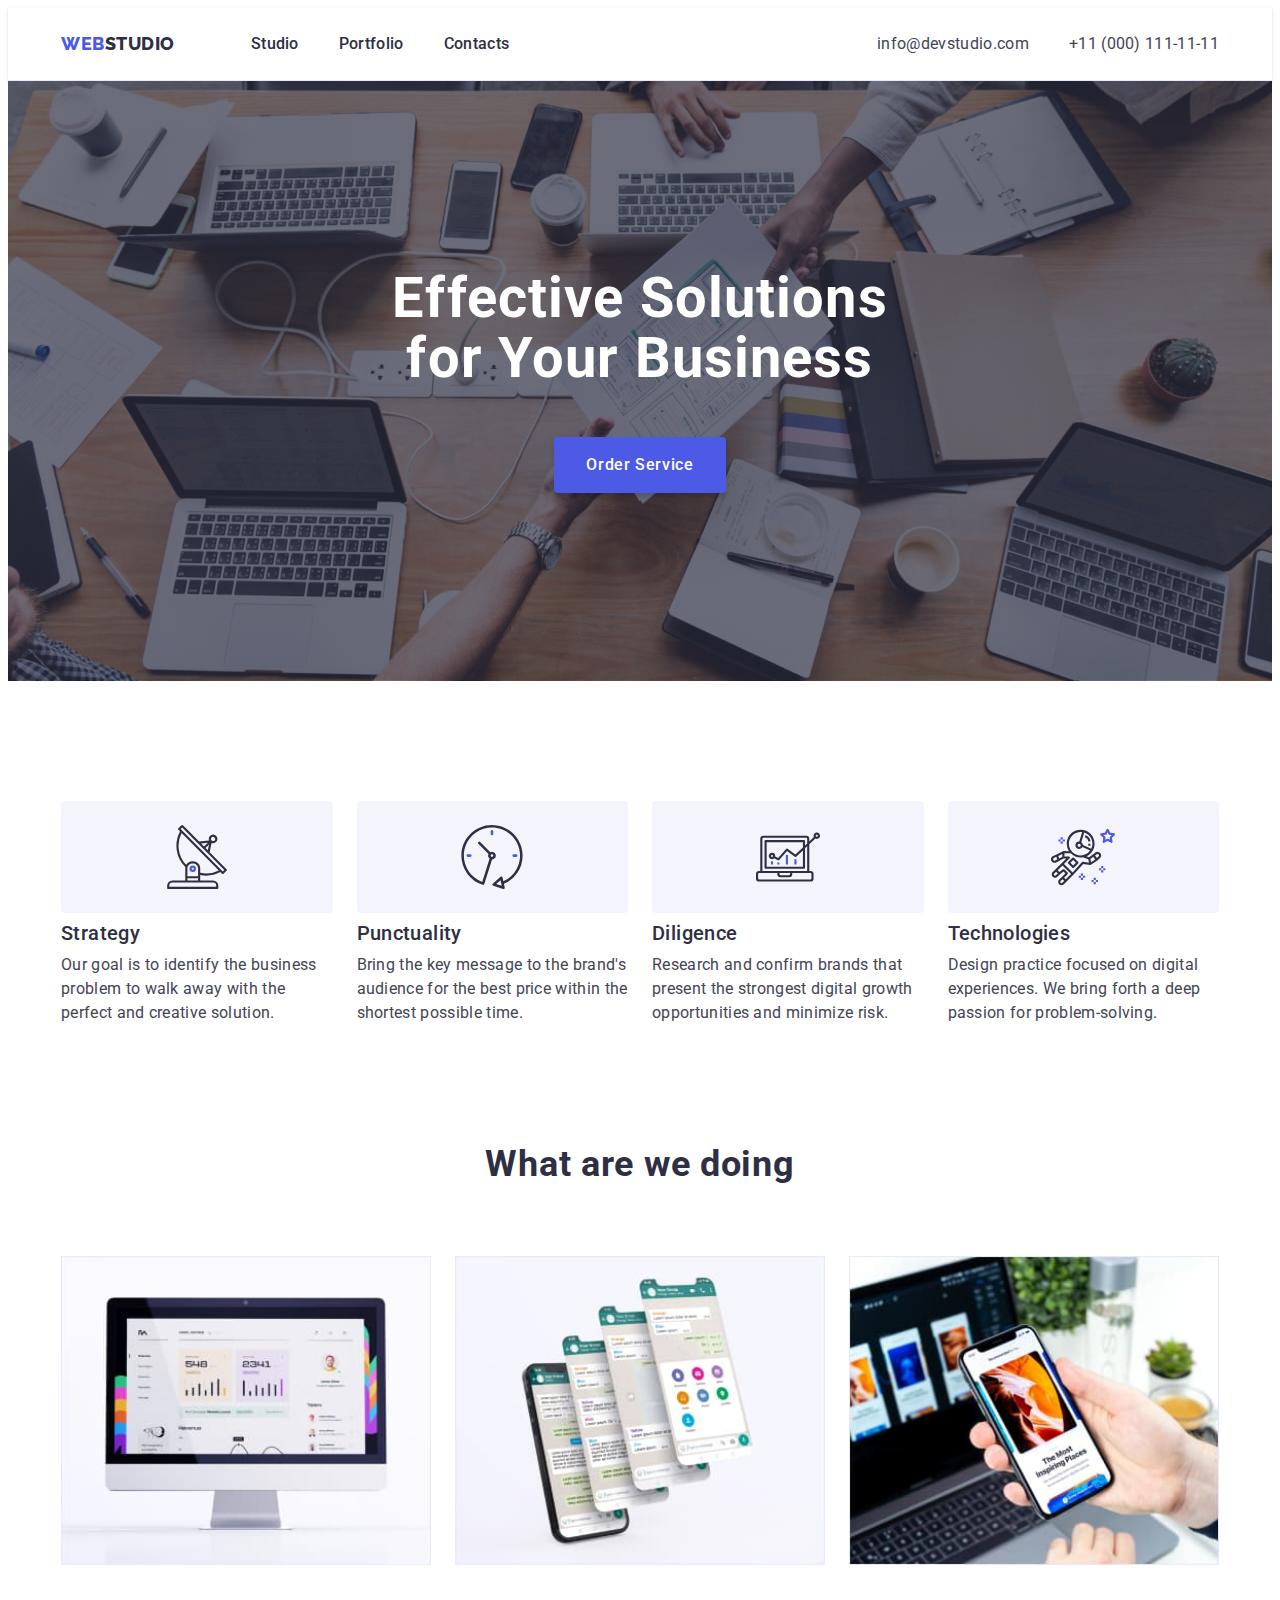
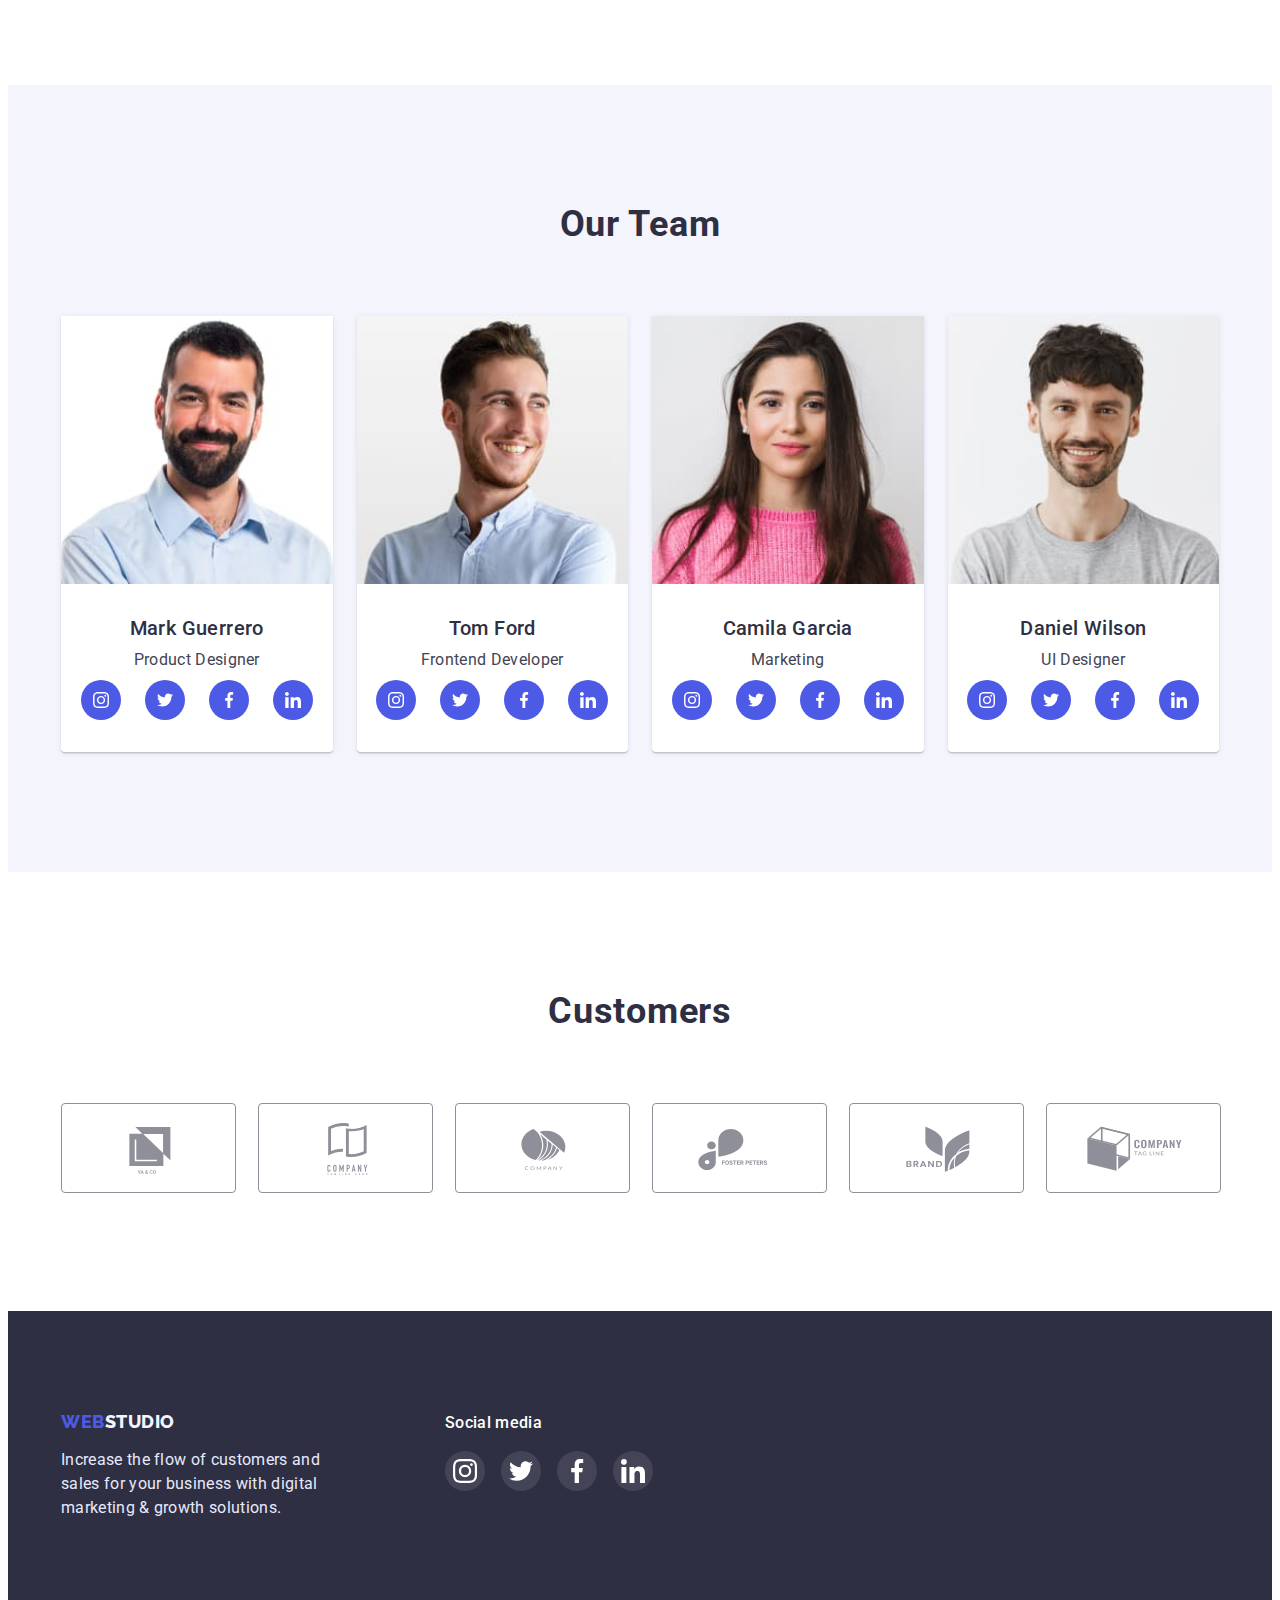
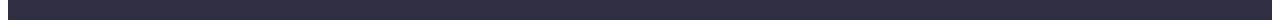
==== index.html @ 0fe069e7 "Initial commit" ====
<!DOCTYPE html>
<html lang="en">
  <head>
    <meta charset="UTF-8" />
    <meta http-equiv="X-UA-Compatible" content="IE=edge" />
    <meta name="viewport" content="width=device-width, initial-scale=1.0" />
    <title>WebStudio</title>
    <link rel="preconnect" href="https://fonts.googleapis.com" />
    <link rel="preconnect" href="https://fonts.gstatic.com" crossorigin />
    <link
      href="https://fonts.googleapis.com/css2?family=Raleway:wght@800&family=Roboto:wght@400;500;700&display=swap"
      rel="stylesheet"
    />
    <link
      rel="stylesheet"
      href="https://cdnjs.cloudflare.com/ajax/libs/modern-normalize/1.1.0/modern-normalize.min.css"
      integrity="sha512-wpPYUAdjBVSE4KJnH1VR1HeZfpl1ub8YT/NKx4PuQ5NmX2tKuGu6U/JRp5y+Y8XG2tV+wKQpNHVUX03MfMFn9Q=="
      crossorigin="anonymous"
      referrerpolicy="no-referrer"
    />
    <link rel="stylesheet" href="./css/styles.css" />
  </head>
  <body>
    <!-- header -->
    <header class="header">
      <div class="container df">
        <nav class="nav">
          <a href="./index.html" class="logo link"
            ><span class="logo-color">Web</span>Studio</a
          >
          <ul class="nav-list list">
            <li><a href="./index.html" class="nav-link link">Studio</a></li>
            <li>
              <a href="./portfolio.html" class="nav-link link">Portfolio</a>
            </li>
            <li><a href="" class="nav-link link">Contacts</a></li>
          </ul>
        </nav>
        <address style="font-style: normal">
          <ul class="list adrs">
            <li>
              <a href="mailto:info@devstudio.com" class="contact link"
                >info@devstudio.com</a
              >
            </li>
            <li>
              <a href="tel:+110001111111" class="contact link"
                >+11 (000) 111-11-11</a
              >
            </li>
          </ul>
        </address>
      </div>
    </header>
    <main>
      <!-- hero -->
      <section class="hero">
        <h1 class="main-title">Effective Solutions for Your Business</h1>
        <button type="button" class="btn">Order Service</button>
      </section>
      <!-- About Us -->
      <section class="section">
        <div class="container">
          <h2 class="visually-hidden">About us</h2>
          <ul class="list infous-list">
            <li class="infous-item">
              <div class="infous-icon-container">
              <svg class="infous-icon" width="64" height="64">
                <use href="./images/icon.svg#icon-antenna-1"></use>
              </svg>
              </div>
              <h3 class="subtitle">Strategy</h3>
              <p class="text">
                Our goal is to identify the business problem to walk away with
                the perfect and creative solution.
              </p>
            </li>
            <li class="infous-item">
              <div class="infous-icon-container">
              <svg class="infous-icon" width="64" height="64">
                <use href="./images/icon.svg#icon-clock-1"></use>
              </svg>
              </div>
              <h3 class="subtitle">Punctuality</h3>
              <p class="text">
                Bring the key message to the brand's audience for the best price
                within the shortest possible time.
              </p>
            </li>
            <li class="infous-item">
              <div class="infous-icon-container">
              <svg class="infous-icon" width="64" height="64">
                <use href="./images/icon.svg#icon-diagram-1"></use>
              </svg>
              </div>
              <h3 class="subtitle">Diligence</h3>
              <p class="text">
                Research and confirm brands that present the strongest digital
                growth opportunities and minimize risk.
              </p>
            </li>
            <li class="infous-item">
              <div class="infous-icon-container">
              <svg class="infous-icon" width="64" height="64">
                <use href="./images/icon.svg#icon-astronaut-1"></use>
              </svg>
              </div>
              <h3 class="subtitle">Technologies</h3>
              <p class="text">
                Design practice focused on digital experiences. We bring forth a
                deep passion for problem-solving.
              </p>
            </li>
          </ul>
        </div>
      </section>
      <!-- What are we doing -->
      <section class="activity">
        <div class="container">
          <h2 class="secondary-title">What are we doing</h2>
          <ul class="list dspf">
            <li class="activity-item">
              <img
                class="no-gap"
                src="./images/screen.jpg"
                alt="monitor with opened example of work"
                width="360"
              />
            </li>
            <li class="activity-item">
              <img
                class="no-gap"
                src="./images/telegram.jpg"
                alt="phone with telegram group"
                width="360"
              />
            </li>
            <li class="activity-item">
              <img
                class="no-gap"
                src="./images/phone.jpg"
                alt="phone with example of phone app"
                width="360"
              />
            </li>
          </ul>
        </div>
      </section>
      <!-- Team -->
      <section class="team section">
        <div class="container">
          <h2 class="secondary-title">Our Team</h2>
          <ul class="list dspf">
            <li class="team-item">
              <img
                class="no-gap"
                src="./images/mark.jpg"
                alt="Mark Guerrero"
                width="264"
              />
              <div class="team-dscr">
                <h3 class="team-subtitle">Mark Guerrero</h3>
                <p class="team-text">Product Designer</p>
                <ul class="team-soc-list list">
                  <li class="team-soc-item">
                    <a class="team-soc-link link" href=""
                      ><svg class="team-soc-icon" width="16" height="16">
                        <use
                          href="./images/icon.svg#icon-instagram-2"
                        ></use></svg
                    ></a>
                  </li>
                  <li class="team-soc-item link">
                    <a class="team-soc-link" href=""
                      ><svg class="team-soc-icon" width="16" height="16">
                        <use href="./images/icon.svg#icon-twitter-1"></use></svg
                    ></a>
                  </li>
                  <li class="team-soc-item link">
                    <a class="team-soc-link" href=""
                      ><svg class="team-soc-icon" width="16" height="16">
                        <use
                          href="./images/icon.svg#icon-facebook-1"
                        ></use></svg
                    ></a>
                  </li>
                  <li class="team-soc-item link">
                    <a class="team-soc-link" href=""
                      ><svg class="team-soc-icon" width="16" height="16">
                        <use
                          href="./images/icon.svg#icon-linkedin-1"
                        ></use></svg
                    ></a>
                  </li>
                </ul>
              </div>
            </li>
            <li class="team-item">
              <img
                class="no-gap"
                src="./images/tom.jpg"
                alt="Tom Ford"
                width="264"
              />
              <div class="team-dscr">
                <h3 class="team-subtitle">Tom Ford</h3>
                <p class="team-text">Frontend Developer</p>
                <ul class="team-soc-list list">
                  <li class="team-soc-item">
                    <a class="team-soc-link link" href=""
                      ><svg class="team-soc-icon" widhth="16" height="16">
                        <use
                          href="./images/icon.svg#icon-instagram-2"
                        ></use></svg
                    ></a>
                  </li>
                  <li class="team-soc-item link">
                    <a class="team-soc-link" href=""
                      ><svg class="team-soc-icon" widhth="16" height="16">
                        <use href="./images/icon.svg#icon-twitter-1"></use></svg
                    ></a>
                  </li>
                  <li class="team-soc-item link">
                    <a class="team-soc-link" href=""
                      ><svg class="team-soc-icon" widhth="16" height="16">
                        <use
                          href="./images/icon.svg#icon-facebook-1"
                        ></use></svg
                    ></a>
                  </li>
                  <li class="team-soc-item link">
                    <a class="team-soc-link" href=""
                      ><svg class="team-soc-icon" widhth="16" height="16">
                        <use
                          href="./images/icon.svg#icon-linkedin-1"
                        ></use></svg
                    ></a>
                  </li>
                </ul>
              </div>
            </li>
            <li class="team-item">
              <img
                class="no-gap"
                src="./images/camila.jpg"
                alt="Camila Garcia"
                width="264"
              />
              <div class="team-dscr">
                <h3 class="team-subtitle">Camila Garcia</h3>
                <p class="team-text">Marketing</p>
                <ul class="team-soc-list list">
                  <li class="team-soc-item">
                    <a class="team-soc-link link" href=""
                      ><svg class="team-soc-icon" widhth="16" height="16">
                        <use
                          href="./images/icon.svg#icon-instagram-2"
                        ></use></svg
                    ></a>
                  </li>
                  <li class="team-soc-item link">
                    <a class="team-soc-link" href=""
                      ><svg class="team-soc-icon" widhth="16" height="16">
                        <use href="./images/icon.svg#icon-twitter-1"></use></svg
                    ></a>
                  </li>
                  <li class="team-soc-item link">
                    <a class="team-soc-link" href=""
                      ><svg class="team-soc-icon" widhth="16" height="16">
                        <use
                          href="./images/icon.svg#icon-facebook-1"
                        ></use></svg
                    ></a>
                  </li>
                  <li class="team-soc-item link">
                    <a class="team-soc-link" href=""
                      ><svg class="team-soc-icon" widhth="16" height="16">
                        <use
                          href="./images/icon.svg#icon-linkedin-1"
                        ></use></svg
                    ></a>
                  </li>
                </ul>
              </div>
            </li>
            <li class="team-item">
              <img
                class="no-gap"
                src="./images/daniel.jpg"
                alt="Daniel Wilson"
                width="264"
              />
              <div class="team-dscr">
                <h3 class="team-subtitle">Daniel Wilson</h3>
                <p class="team-text">UI Designer</p>
                <ul class="team-soc-list list">
                  <li class="team-soc-item">
                    <a class="team-soc-link link" href=""
                      ><svg class="team-soc-icon" width="16" height="16">
                        <use
                          href="./images/icon.svg#icon-instagram-2"
                        ></use></svg
                    ></a>
                  </li>
                  <li class="team-soc-item link">
                    <a class="team-soc-link" href=""
                      ><svg class="team-soc-icon" width="16" height="16">
                        <use href="./images/icon.svg#icon-twitter-1"></use></svg
                    ></a>
                  </li>
                  <li class="team-soc-item link">
                    <a class="team-soc-link" href=""
                      ><svg class="team-soc-icon" width="16" height="16">
                        <use
                          href="./images/icon.svg#icon-facebook-1"
                        ></use></svg
                    ></a>
                  </li>
                  <li class="team-soc-item link">
                    <a class="team-soc-link" href=""
                      ><svg class="team-soc-icon" width="16" height="16">
                        <use
                          href="./images/icon.svg#icon-linkedin-1"
                        ></use></svg
                    ></a>
                  </li>
                </ul>
              </div>
            </li>
          </ul>
        </div>
      </section>
      <!-- Customers -->
      <section class="section">
        <div class="container">
          <h2 class="secondary-title">Customers</h2>
          <ul class="customers-list list">
            <li class="customers-item"><a class="customers-link link" href=""><svg class="customers-icon" width="104" height="56">
              <use href="./images/icon.svg#icon-f1"></use>
            </svg></a></li>
            <li class="customers-item"><a class="customers-link link" href=""><svg class="customers-icon" width="104" height="56">
              <use href="./images/icon.svg#icon-f2"></use>
            </svg></a></li>
            <li class="customers-item"><a class="customers-link link" href=""><svg class="customers-icon" width="104" height="56">
              <use href="./images/icon.svg#icon-f3"></use>
            </svg></a></li>
            <li class="customers-item"><a class="customers-link link" href=""><svg class="customers-icon" width="104" height="56">
              <use href="./images/icon.svg#icon-f4"></use>
            </svg></a></li>
            <li class="customers-item"><a class="customers-link link" href=""><svg class="customers-icon" width="104" height="56">
              <use href="./images/icon.svg#icon-f5"></use>
            </svg></a></li>
            <li class="customers-item"><a class="customers-link link" href=""><svg class="customers-icon" width="104" height="56">
              <use href="./images/icon.svg#icon-f6"></use>
            </svg></a></li>
          </ul>
        </div>
      </section>
    </main>
    <!-- Footer -->
    <footer class="footer">
      <div class="container footer-df">
        <div>
          <a href="./index.html" class="logof link"
            ><span class="logo-color">WEB</span>STUDIO</a
          >
          <p class="footer-text">
            Increase the flow of customers and sales for your business with
            digital marketing &#38; growth solutions.
          </p>
        </div>
        <div class="socials-footer">
          <p class="footer-title">Social media</p>
          <ul class="footer-soc-list list">
            <li class="footer-soc-item">
              <a class="footer-soc-link link" href=""
                ><svg class="footer-soc-icon" width="24" height="24">
                  <use href="./images/icon.svg#icon-instagram-2"></use></svg
              ></a>
            </li>
            <li class="footer-soc-item link">
              <a class="footer-soc-link" href=""
                ><svg class="footer-soc-icon" width="24" height="24">
                  <use href="./images/icon.svg#icon-twitter-1"></use></svg
              ></a>
            </li>
            <li class="footer-soc-item link">
              <a class="footer-soc-link" href=""
                ><svg class="footer-soc-icon" width="24" height="24">
                  <use href="./images/icon.svg#icon-facebook-1"></use></svg
              ></a>
            </li>
            <li class="footer-soc-item link">
              <a class="footer-soc-link" href=""
                ><svg class="footer-soc-icon" width="24" height="24">
                  <use href="./images/icon.svg#icon-linkedin-1"></use></svg
              ></a>
            </li>
          </ul>
        </div>
      </div>
    </footer>
  </body>
</html>
---- css/styles.css ----
:root {
  --main-color-title: #ffffff;
  --secondary-color-title: #2e2f42;
  --main-color-text: #434455;
  --secondary-color-text: #e7e9fc;
  --btn-color: #4d5ae5;
  --active-color: #404bbf;
  --secondary-bgc: #f4f4fd;
  --btn-bg: rgba(255, 255, 255, 0.1);
  --company-border: #8e8f99;
}

h1,
h2,
h3,
h4,
h5,
h6,
p {
  margin: 0;
}

ul {
  padding-left: 0;
  margin: 0;
}

body {
  font-family: 'Roboto', sans-serif;
  background-color: var(--main-color-title);
  color: var(--main-color-text);
}

.container {
  width: 100%;
  max-width: 1158px;
  padding-left: 15px;
  padding-right: 15px;
  margin: 0 auto;
}

.list {
  list-style-type: none;
}

.link {
  text-decoration: none;
  color: inherit;
}

.df {
  display: flex;
}

.dspf {
  display: flex;
  gap: 24px;
}
.no-gap {
  display: block;
  width: 100%;
  height: auto;
}
.visually-hidden {
  position: absolute;
  white-space: nowrap;
  width: 1px;
  height: 1px;
  overflow: hidden;
  border: 0;
  padding: 0;
  clip: rect(0 0 0 0);
  clip-path: inset(50%);
  margin: -1px;
}

.section {
  padding-top: 120px;
  padding-bottom: 120px;
}

/* --------------Header------------ */
.header {
  display: flex;
  border-bottom: 1px solid var(--secondary-color-text);
  box-shadow: 0px 2px 1px rgba(46, 47, 66, 0.08), 0px 1px 1px rgba(46, 47, 66, 0.16), 0px 1px 6px rgba(46, 47, 66, 0.08);
}
.nav {
  display: flex;
  margin-right: auto;
}

.nav-list {
  display: flex;
  gap: 40px;
}
.adrs {
  display: flex;
  gap: 40px;
}
.logo {
  padding-top: 24px;
  padding-bottom: 24px;
  margin-right: 76px;
  font-family: 'Raleway', sans-serif;
  font-weight: 800;
  font-size: 18px;
  line-height: 1.33;
  letter-spacing: 0.03em;
  text-transform: uppercase;
  color: var(--secondary-color-title);
}

.logo-color {
  color: var(--btn-color);
}

.nav-link {
  display: block;
  padding-top: 24px;
  padding-bottom: 24px;
  font-weight: 500;
  font-size: 16px;
  line-height: 1.5;
  letter-spacing: 0.02em;
  color: var(--secondary-color-title);
}

.nav-link:hover,
.nav-link:focus,
.nav-link.current {
  color: var(--active-color);
}

.contact {
  display: block;
  padding-top: 24px;
  padding-bottom: 24px;
  font-size: 16px;
  line-height: 1.5;
  letter-spacing: 0.02em;
  color: var(--main-color-text);
}

.contact:hover,
.contact:focus {
  color: var(--active-color);
}
/* --------------Hero------------ */
.hero {
  max-width: 1440px;
  margin-left: auto;
  margin-right: auto;
  background-color: var(--secondary-color-title);
  text-align: center;
  padding-top: 188px;
  padding-bottom: 188px;
  background-image: linear-gradient(
      rgba(46, 47, 66, 0.7),
      rgba(46, 47, 66, 0.7)
    ),
    url('../images/bg-image.jpg');
  background-repeat: no-repeat;
  background-position: center;
  background-size: cover;
}
.main-title {
  width: 500px;
  margin-right: auto;
  margin-left: auto;
  margin-bottom: 48px;
  font-size: 56px;
  line-height: 1.07;
  letter-spacing: 0.02em;
  color: var(--main-color-title);
}

.btn {
  padding: 16px 32px;
  font-family: inherit;
  cursor: pointer;
  font-weight: 500;
  font-size: 16px;
  line-height: 1.5;
  letter-spacing: 0.04em;
  color: var(--main-color-title);
  background: var(--btn-color);
  border: none;
  box-shadow: 0px 4px 4px rgba(0, 0, 0, 0.15);
  border-radius: 4px;
}
.btn:hover,
.btn:focus,
.btn.current {
  background-color: var(--active-color);
}

/* --------------About us------------ */
.subtitle {
  margin-bottom: 8px;
  font-weight: 500;
  font-size: 20px;
  line-height: 1.2;
  letter-spacing: 0.02em;
  color: var(--secondary-color-title);
}

.text {
  font-size: 16px;
  line-height: 1.5;
  letter-spacing: 0.02em;
}

.infous-list {
  display: flex;
  gap: 24px;
}

.infous-item {
  width: calc((100% - 72px) / 4);
}

.infous-icon-container {
  display: flex;
  height: 112px;
  justify-content: center;
  align-items: center;
  margin-bottom: 8px;
  background-color: var(--secondary-bgc);
  border-radius: 4px;
}
.infous-icon {
  fill: var(--secondary-color-title);
}

/* --------------What are we doing------------ */
.activity {
  padding-bottom: 120px;
}
.secondary-title {
  font-size: 36px;
  text-align: center;
  line-height: 1.1;
  letter-spacing: 0.02em;
  color: var(--secondary-color-title);
  margin-bottom: 72px;
}

.activity-item {
  width: calc((100% - 48px) / 3);
}
/* --------------Team------------ */
.team {
  background-color: var(--secondary-bgc);
}
.team-item {
  width: calc((100% - 72px) / 4);
  background-color: var(--main-color-title);
  border-radius: 0px 0px 4px 4px;
  box-shadow: 0px 1px 6px rgba(46, 47, 66, 0.08),
    0px 1px 1px rgba(46, 47, 66, 0.16), 0px 2px 1px rgba(46, 47, 66, 0.08);
}

.team-dscr {
  padding: 32px 16px;
}

.team-subtitle {
  margin-bottom: 8px;
  font-weight: 500;
  font-size: 20px;
  line-height: 1.2;
  letter-spacing: 0.02em;
  color: var(--secondary-color-title);
  text-align: center;
}
.team-text {
  text-align: center;
  font-size: 16px;
  line-height: 1.5;
  letter-spacing: 0.02em;
  margin-bottom: 8px;
}

.team-soc-list {
  display: flex;
  gap: 24px;
  justify-content: center;
}

.team-soc-item {
  width: 40px;
  height: 40px;
}
.team-soc-link {
  width: 100%;
  height: 100%;
  background-color: var(--btn-color);
  border-radius: 50%;
  display: flex;
  align-items: center;
  justify-content: center;
}
.team-soc-link:is(:hover, :focus) {
  background-color: var(--active-color);
}

.team-soc-icon {
  fill: var(--main-color-title);
}

/* --------------Customers------------ */
.customers-list {
  display: flex;
  justify-content: center;
  gap: 24px;
}
.customers-item {
  height: 88px;
  width: calc((100% - 120px) / 6);
}

.customers-link {
  display: flex;
  justify-content: center;
  align-items: center;
  width: 100%;
  height: 100%;
  border: 1px solid var(--company-border);
  border-radius: 4px;
  color: var(--company-border);
}

.customers-icon {
  fill: currentColor;
}

.customers-link:is(:hover, :focus) {
  border-color: var(--active-color);
  color: var(--active-color);
}

/* --------------Footer------------ */
.footer {
  background-color: var(--secondary-color-title);
  padding-top: 100px;
  padding-bottom: 100px;
}
.footer-df {
  display: flex;
  align-items: baseline;
}
.footer-text {
  width: 264px;
  font-size: 16px;
  line-height: 1.5;
  letter-spacing: 0.02em;
  color: var(--secondary-color-text);
}

.logof {
  display: inline-block;
  margin-bottom: 16px;
  font-family: 'Raleway', sans-serif;
  font-weight: 800;
  font-size: 18px;
  line-height: 1.17;
  letter-spacing: 0.03em;
  color: var(--secondary-bgc);
}
.footer-soc-list {
  display: flex;
  gap: 16px;
}

.footer-soc-item {
  width: 40px;
  height: 40px;
}
.footer-soc-link {
  width: 100%;
  height: 100%;
  background-color: var(--btn-bg);
  border-radius: 50%;
  display: flex;
  align-items: center;
  justify-content: center;
}

.footer-soc-link:is(:hover, :focus) {
  background-color: #31d0aa;
}

.footer-soc-icon {
  fill: var(--main-color-title);
}

.socials-footer {
  margin-left: 120px;
}

/* -------------- PORTFOLIO ------------ */
.header-border {
  border-bottom: 1px solid var(--secondary-color-text);
  box-shadow: 0px 2px 1px rgba(46, 47, 66, 0.08), 0px 1px 1px rgba(46, 47, 66, 0.16), 0px 1px 6px rgba(46, 47, 66, 0.08);
}
.gallery {
  padding-top: 96px;
  padding-bottom: 120px;
}

.gallery-card {
  padding: 32px 16px;
  border: 1px solid #f4f4fd;
  border-top: none;
}
.gallery-link {
  display: block;
}
.gallery-link:is(:hover, :focus) {
  box-shadow: 0px 1px 6px rgba(46, 47, 66, 0.08),
    0px 1px 1px rgba(46, 47, 66, 0.16), 0px 2px 1px rgba(46, 47, 66, 0.08);
}
.btns-list {
  justify-content: center;
  margin-bottom: 72px;
  display: flex;
  gap: 24px;
}
.gallery-list {
  display: flex;
  flex-wrap: wrap;
  row-gap: 48px;
  column-gap: 24px;
}
.gallery-item {
  width: calc((100% - 48px) / 3);
}
.btns {
  padding: 12px 24px;
  font-family: inherit;
  cursor: pointer;
  font-weight: 500;
  font-size: 16px;
  line-height: 1.5;
  letter-spacing: 0.04em;
  color: #4d5ae5;
  background-color: var(--secondary-bgc);
  border: 1px solid var(--secondary-color-text);
  border-radius: 4px;
}

.btns:hover,
.btns:focus,
.current {
  background-color: var(--active-color);
  color: var(--main-color-title);
  border: 1px solid transparent;
  box-shadow: 0px 3px 1px rgba(0, 0, 0, 0.1), 0px 2px 1px rgba(0, 0, 0, 0.08),
    0px 2px 2px rgba(0, 0, 0, 0.12);
}

.footer-title {
  font-weight: 500;
  font-size: 16px;
  line-height: 1.5;
  letter-spacing: 0.02em;
  color: var(--main-color-title);
  margin-bottom: 16px;
}
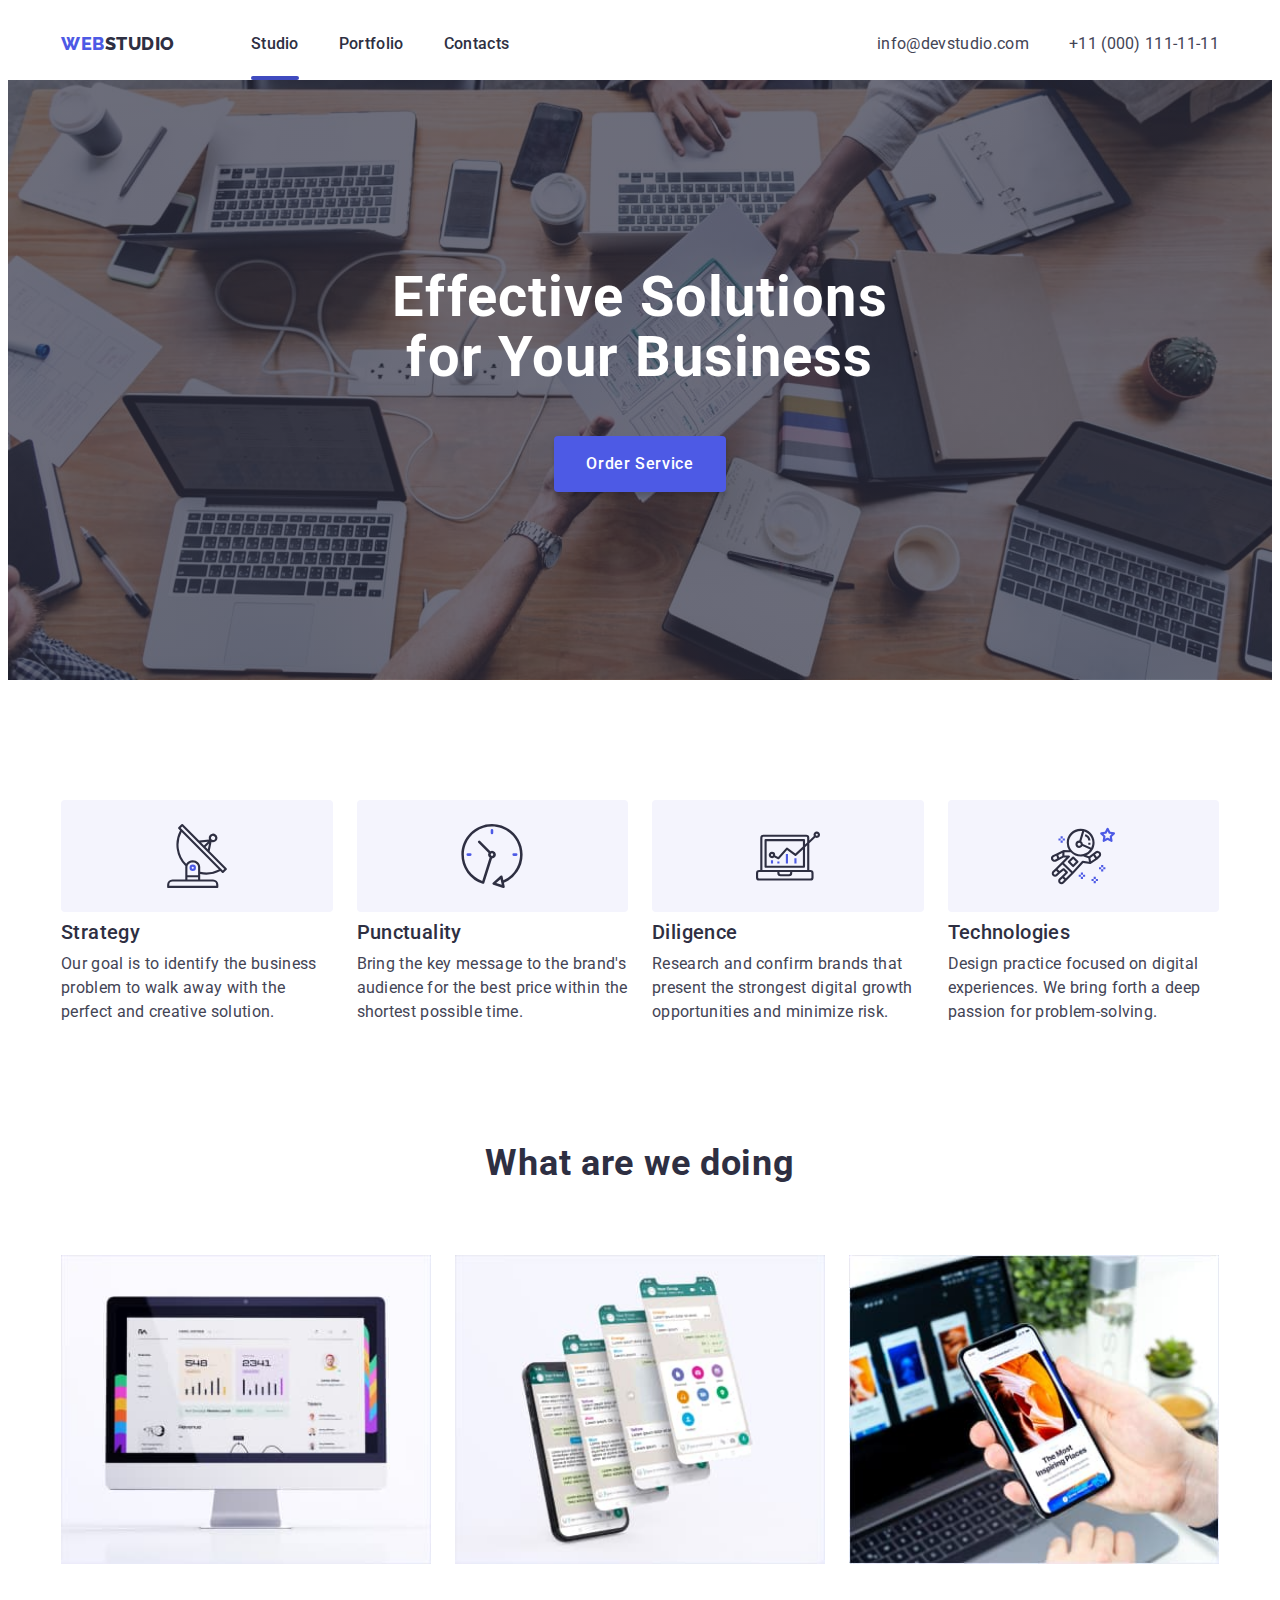
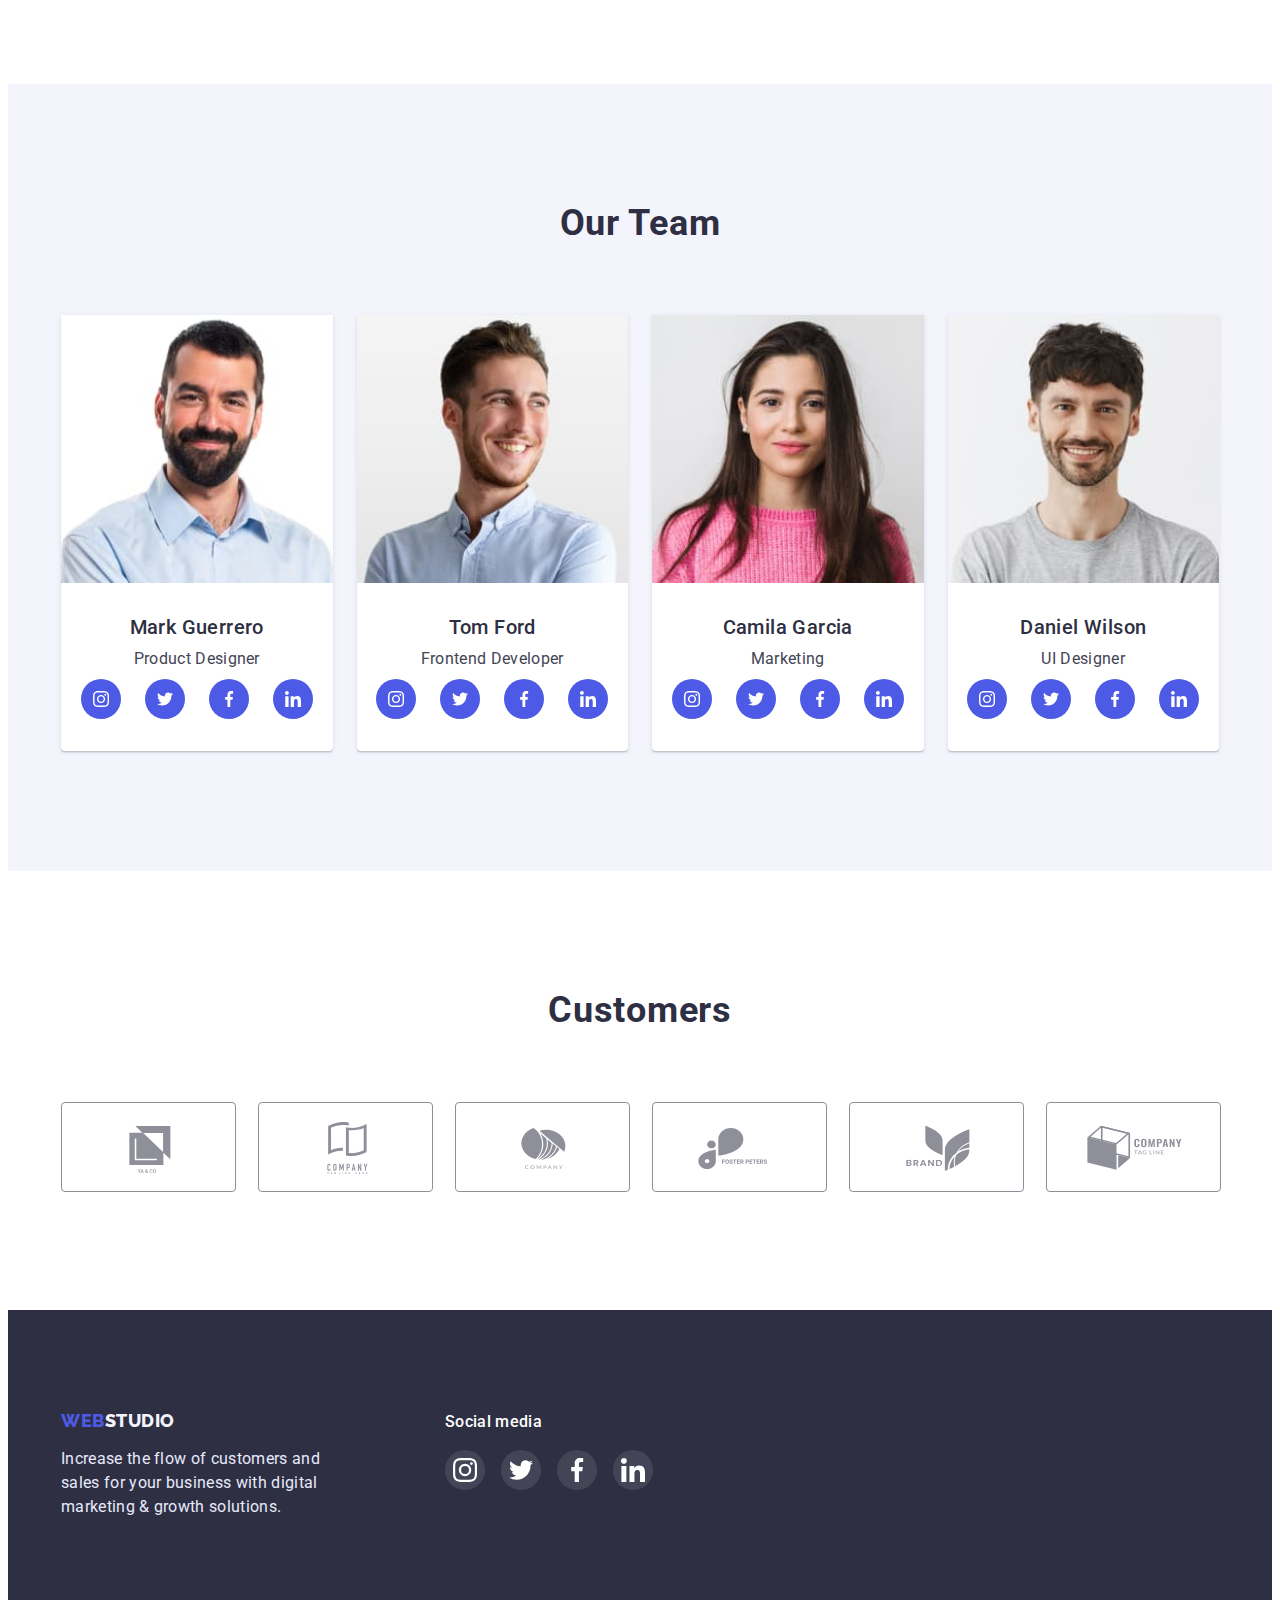
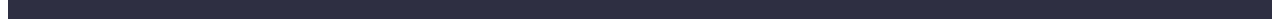
==== commit 806980c3: "update animations" ====
--- a/index.html
+++ b/index.html
@@ -29,7 +29,7 @@
             ><span class="logo-color">Web</span>Studio</a
           >
           <ul class="nav-list list">
-            <li><a href="./index.html" class="nav-link link">Studio</a></li>
+            <li><a href="./index.html" class="nav-link current-page link">Studio</a></li>
             <li>
               <a href="./portfolio.html" class="nav-link link">Portfolio</a>
             </li>
@@ -56,7 +56,7 @@
       <!-- hero -->
       <section class="hero">
         <h1 class="main-title">Effective Solutions for Your Business</h1>
-        <button type="button" class="btn">Order Service</button>
+        <button type="button" class="btn" data-modal-open>Order Service</button>
       </section>
       <!-- About Us -->
       <section class="section">
@@ -400,5 +400,15 @@
         </div>
       </div>
     </footer>
+    <div class="backdrop is-hidden" data-modal>
+      <div class="modal">
+        <button type="button" class="modal-close" data-modal-close>
+          <svg class="modal-close-icon" width="8" height="8">
+            <use href="./images/icon.svg#icon-close-black"></use>
+          </svg>
+        </button>
+      </div>
+    </div>
+    <script src="./js/modal.js"></script>
   </body>
 </html>
--- a/css/styles.css
+++ b/css/styles.css
@@ -8,6 +8,11 @@
   --secondary-bgc: #f4f4fd;
   --btn-bg: rgba(255, 255, 255, 0.1);
   --company-border: #8e8f99;
+  --transtn-color: color 250ms cubic-bezier(0.4, 0, 0.2, 1);
+  --transtn-bgc: background-color 250ms cubic-bezier(0.4, 0, 0.2, 1);
+  --transtn-bc: border-color 250ms cubic-bezier(0.4, 0, 0.2, 1);
+  --transtn-bs: box-shadow 250ms cubic-bezier(0.4, 0, 0.2, 1);
+  --transtn-b: border 250ms cubic-bezier(0.4, 0, 0.2, 1);
 }
 
 h1,
@@ -82,8 +87,6 @@
 /* --------------Header------------ */
 .header {
   display: flex;
-  border-bottom: 1px solid var(--secondary-color-text);
-  box-shadow: 0px 2px 1px rgba(46, 47, 66, 0.08), 0px 1px 1px rgba(46, 47, 66, 0.16), 0px 1px 6px rgba(46, 47, 66, 0.08);
 }
 .nav {
   display: flex;
@@ -117,6 +120,7 @@
 
 .nav-link {
   display: block;
+  position: relative;
   padding-top: 24px;
   padding-bottom: 24px;
   font-weight: 500;
@@ -124,6 +128,7 @@
   line-height: 1.5;
   letter-spacing: 0.02em;
   color: var(--secondary-color-title);
+  transition: var(--transtn-color);
 }
 
 .nav-link:hover,
@@ -132,6 +137,20 @@
   color: var(--active-color);
 }
 
+.current-page {
+  display: flex;
+}
+
+.current-page::after {
+  content: '';
+  width: 100%;
+  height: 4px;
+  position: absolute;
+  bottom: 0px;
+  background-color: var(--active-color);
+  border-radius: 2px;
+}
+
 .contact {
   display: block;
   padding-top: 24px;
@@ -140,6 +159,7 @@
   line-height: 1.5;
   letter-spacing: 0.02em;
   color: var(--main-color-text);
+  transition: var(--transtn-color);
 }
 
 .contact:hover,
@@ -188,6 +208,7 @@
   border: none;
   box-shadow: 0px 4px 4px rgba(0, 0, 0, 0.15);
   border-radius: 4px;
+  transition: var(--transtn-bgc);
 }
 .btn:hover,
 .btn:focus,
@@ -300,6 +321,7 @@
   display: flex;
   align-items: center;
   justify-content: center;
+  transition: var(--transtn-bgc);
 }
 .team-soc-link:is(:hover, :focus) {
   background-color: var(--active-color);
@@ -329,6 +351,7 @@
   border: 1px solid var(--company-border);
   border-radius: 4px;
   color: var(--company-border);
+  transition: var(--transtn-bc), var(--transtn-color);
 }
 
 .customers-icon {
@@ -385,6 +408,7 @@
   display: flex;
   align-items: center;
   justify-content: center;
+  transition: var(--transtn-bgc);
 }
 
 .footer-soc-link:is(:hover, :focus) {
@@ -402,7 +426,8 @@
 /* -------------- PORTFOLIO ------------ */
 .header-border {
   border-bottom: 1px solid var(--secondary-color-text);
-  box-shadow: 0px 2px 1px rgba(46, 47, 66, 0.08), 0px 1px 1px rgba(46, 47, 66, 0.16), 0px 1px 6px rgba(46, 47, 66, 0.08);
+  box-shadow: 0px 2px 1px rgba(46, 47, 66, 0.08),
+    0px 1px 1px rgba(46, 47, 66, 0.16), 0px 1px 6px rgba(46, 47, 66, 0.08);
 }
 .gallery {
   padding-top: 96px;
@@ -416,11 +441,36 @@
 }
 .gallery-link {
   display: block;
+  transition: var(--transtn-bs);
 }
 .gallery-link:is(:hover, :focus) {
   box-shadow: 0px 1px 6px rgba(46, 47, 66, 0.08),
     0px 1px 1px rgba(46, 47, 66, 0.16), 0px 2px 1px rgba(46, 47, 66, 0.08);
 }
+
+.gallery-link:is(:hover, :focus) .cover-text {
+  transform: translateY(0);
+}
+.cover-wrap {
+  position: relative;
+  overflow: hidden;
+}
+
+.cover-text {
+  height: 100%;
+  position: absolute;
+  top: 0;
+  padding: 40px 32px;
+  font-size: 16px;
+  line-height: 1.5;
+  letter-spacing: 0.02em;
+  color: var(--secondary-bgc);
+  background-color: var(--btn-color);
+  transform: translateY(100%);
+  transition: transform 250ms cubic-bezier(0.4, 0, 0.2, 1);
+  overflow: auto;
+}
+
 .btns-list {
   justify-content: center;
   margin-bottom: 72px;
@@ -448,6 +498,8 @@
   background-color: var(--secondary-bgc);
   border: 1px solid var(--secondary-color-text);
   border-radius: 4px;
+  transition: var(--transtn-bgc), var(--transtn-color), var(--transtn-b),
+    var(--transtn-bs);
 }
 
 .btns:hover,
@@ -468,3 +520,50 @@
   color: var(--main-color-title);
   margin-bottom: 16px;
 }
+
+/* --------------Backdrop------------ */
+.backdrop {
+  position: fixed;
+  top: 0;
+  width: 100%;
+  height: 100%;
+  background-color: rgba(46, 47, 66, 0.4);
+  transition: opacity 250ms cubic-bezier(0.4, 0, 0.2, 1),
+    visibility 250ms cubic-bezier(0.4, 0, 0.2, 1);
+}
+
+.modal {
+  position: absolute;
+  top: 50%;
+  left: 50%;
+  transform: translate(-50%, -50%) scale(1);
+  padding: 24px;
+  width: 408px;
+  min-height: 576px;
+  background-color: #fcfcfc;
+  border-radius: 4px;
+  transition: transform 250ms cubic-bezier(0.4, 0, 0.2, 1);
+}
+
+.backdrop.is-hidden .modal {
+  transform: translate(-50%, -50%) scale(0);
+}
+
+.modal-close {
+  display: flex;
+  align-items: center;
+  justify-content: center;
+  width: 24px;
+  height: 24px;
+  background-color: var(--secondary-color-text);
+  border: 1px solid rgba(0, 0, 0, 0.1);
+  border-radius: 50%;
+  margin-left: auto;
+  cursor: pointer;
+}
+
+.is-hidden {
+  opacity: 0;
+  visibility: hidden;
+  pointer-events: none;
+}
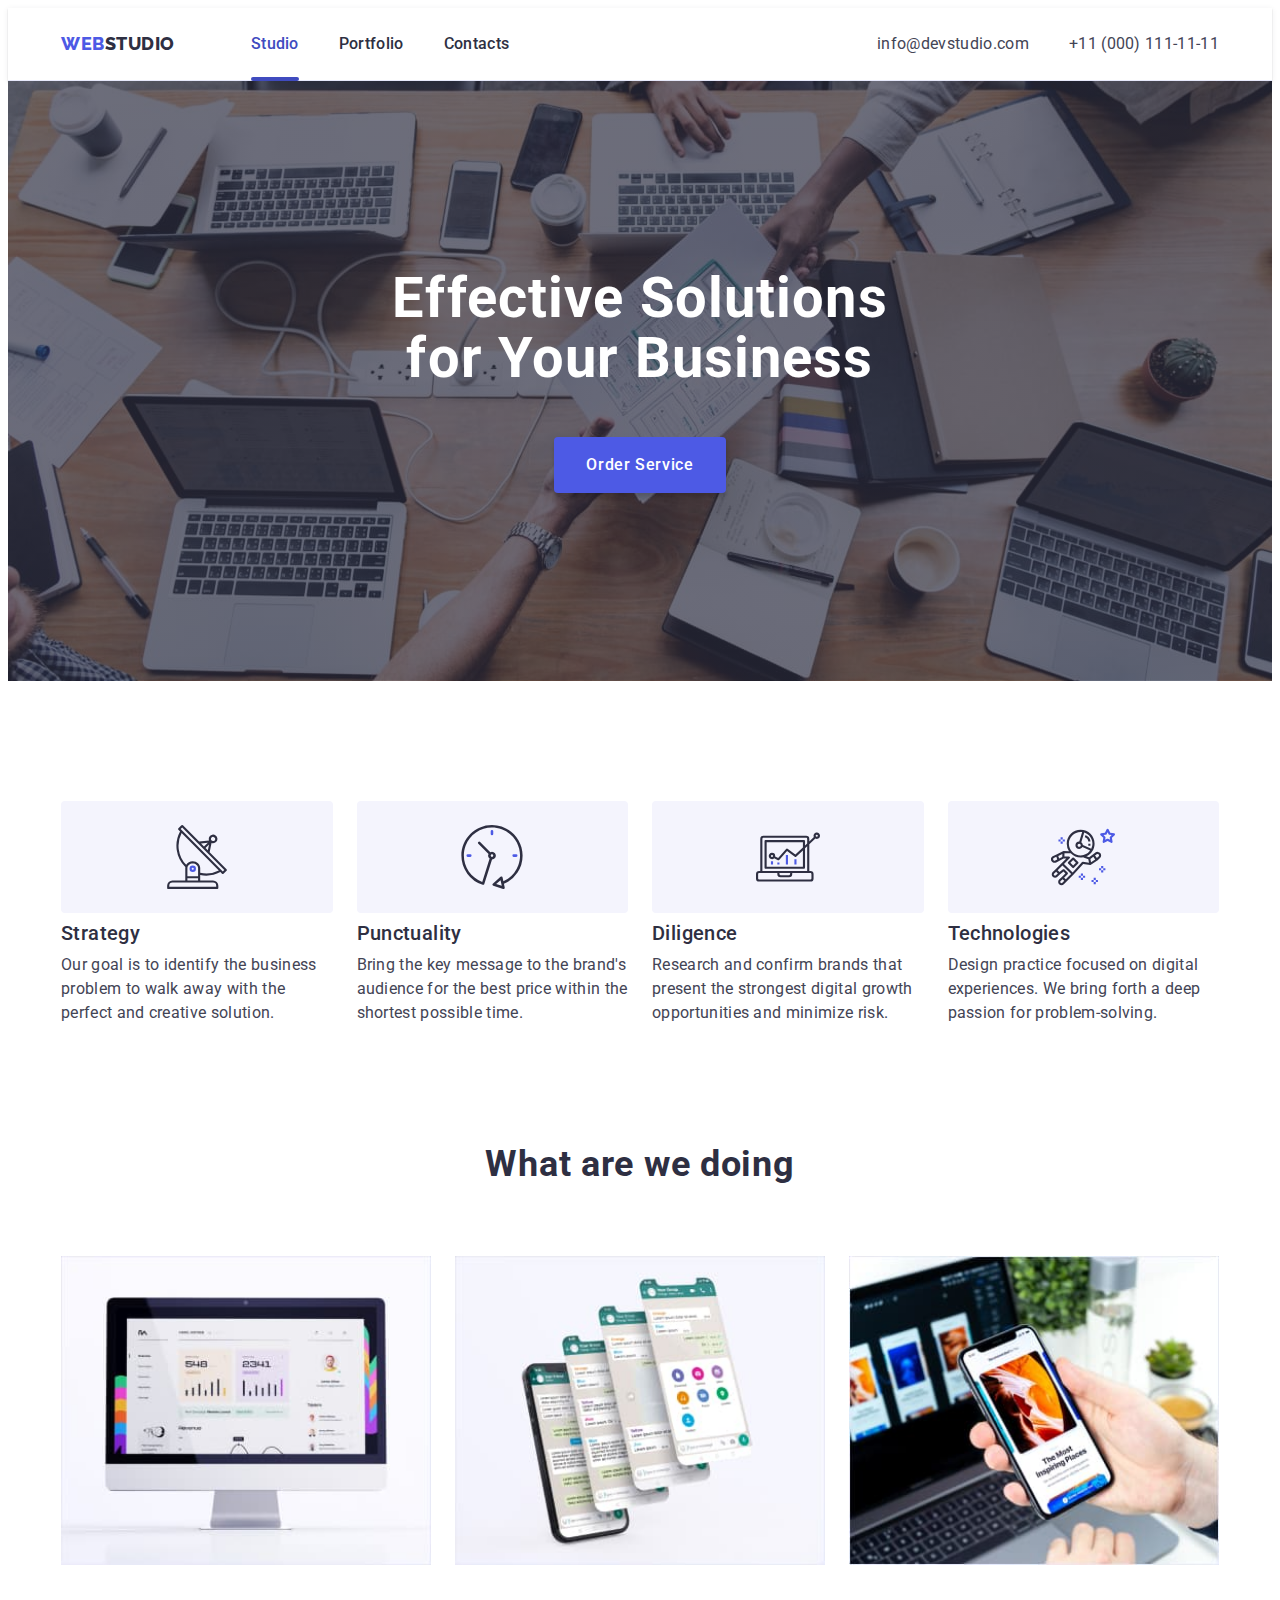
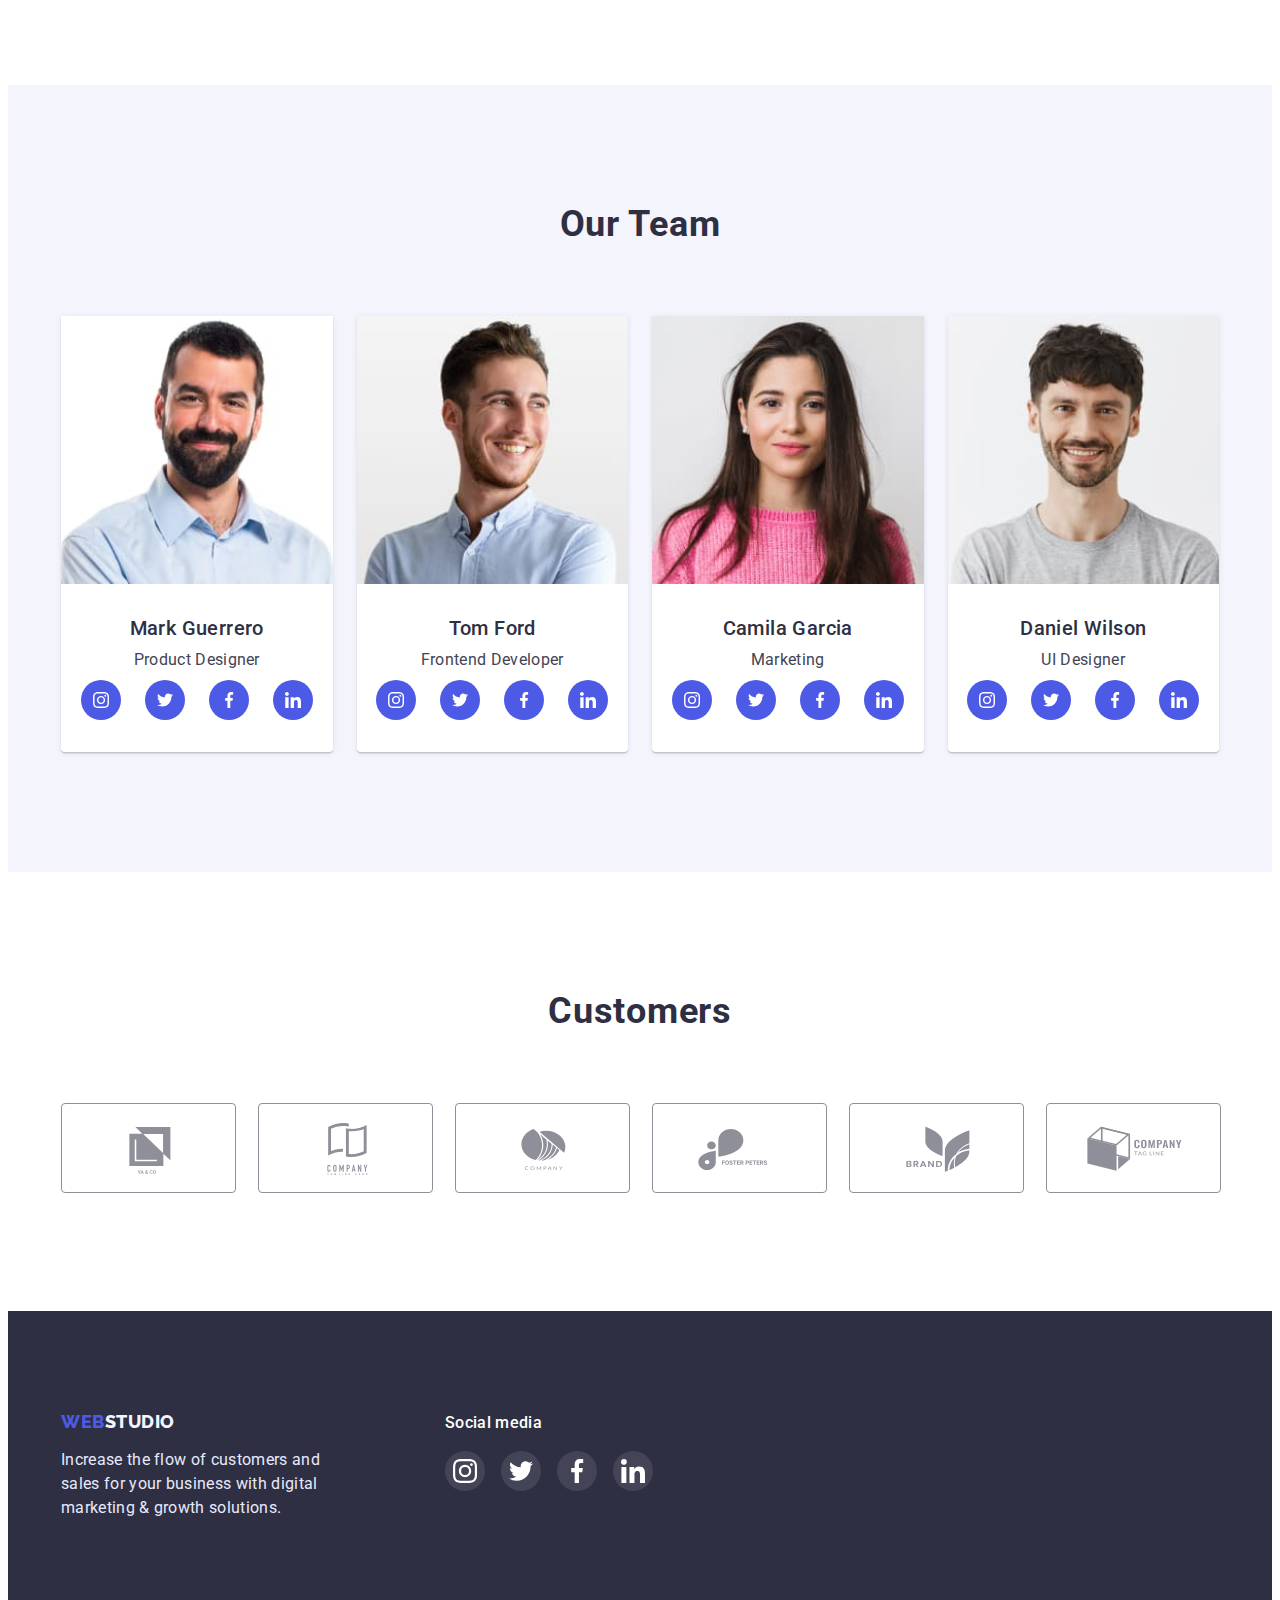
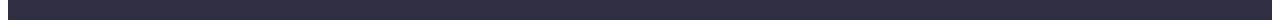
==== commit 36348bb7: "update css" ====
--- a/index.html
+++ b/index.html
@@ -22,7 +22,7 @@
   </head>
   <body>
     <!-- header -->
-    <header class="header">
+    <header class="header header-border">
       <div class="container df">
         <nav class="nav">
           <a href="./index.html" class="logo link"
--- a/css/styles.css
+++ b/css/styles.css
@@ -139,6 +139,7 @@
 
 .current-page {
   display: flex;
+  color: var(--active-color);
 }
 
 .current-page::after {
@@ -146,7 +147,7 @@
   width: 100%;
   height: 4px;
   position: absolute;
-  bottom: 0px;
+  bottom: -1px;
   background-color: var(--active-color);
   border-radius: 2px;
 }
@@ -542,6 +543,8 @@
   min-height: 576px;
   background-color: #fcfcfc;
   border-radius: 4px;
+  box-shadow: 0px 1px 1px rgba(0, 0, 0, 0.14), 0px 1px 3px rgba(0, 0, 0, 0.12),
+  0px 2px 1px rgba(0, 0, 0, 0.2);
   transition: transform 250ms cubic-bezier(0.4, 0, 0.2, 1);
 }
 
@@ -560,6 +563,11 @@
   border-radius: 50%;
   margin-left: auto;
   cursor: pointer;
+  transition: var(--transtn-bgc), fill 250ms cubic-bezier(0.4, 0, 0.2, 1);
+}
+.modal-close:is(:hover, :focus) {
+  background-color: var(--active-color);
+  fill: var(--main-color-title);
 }
 
 .is-hidden {
